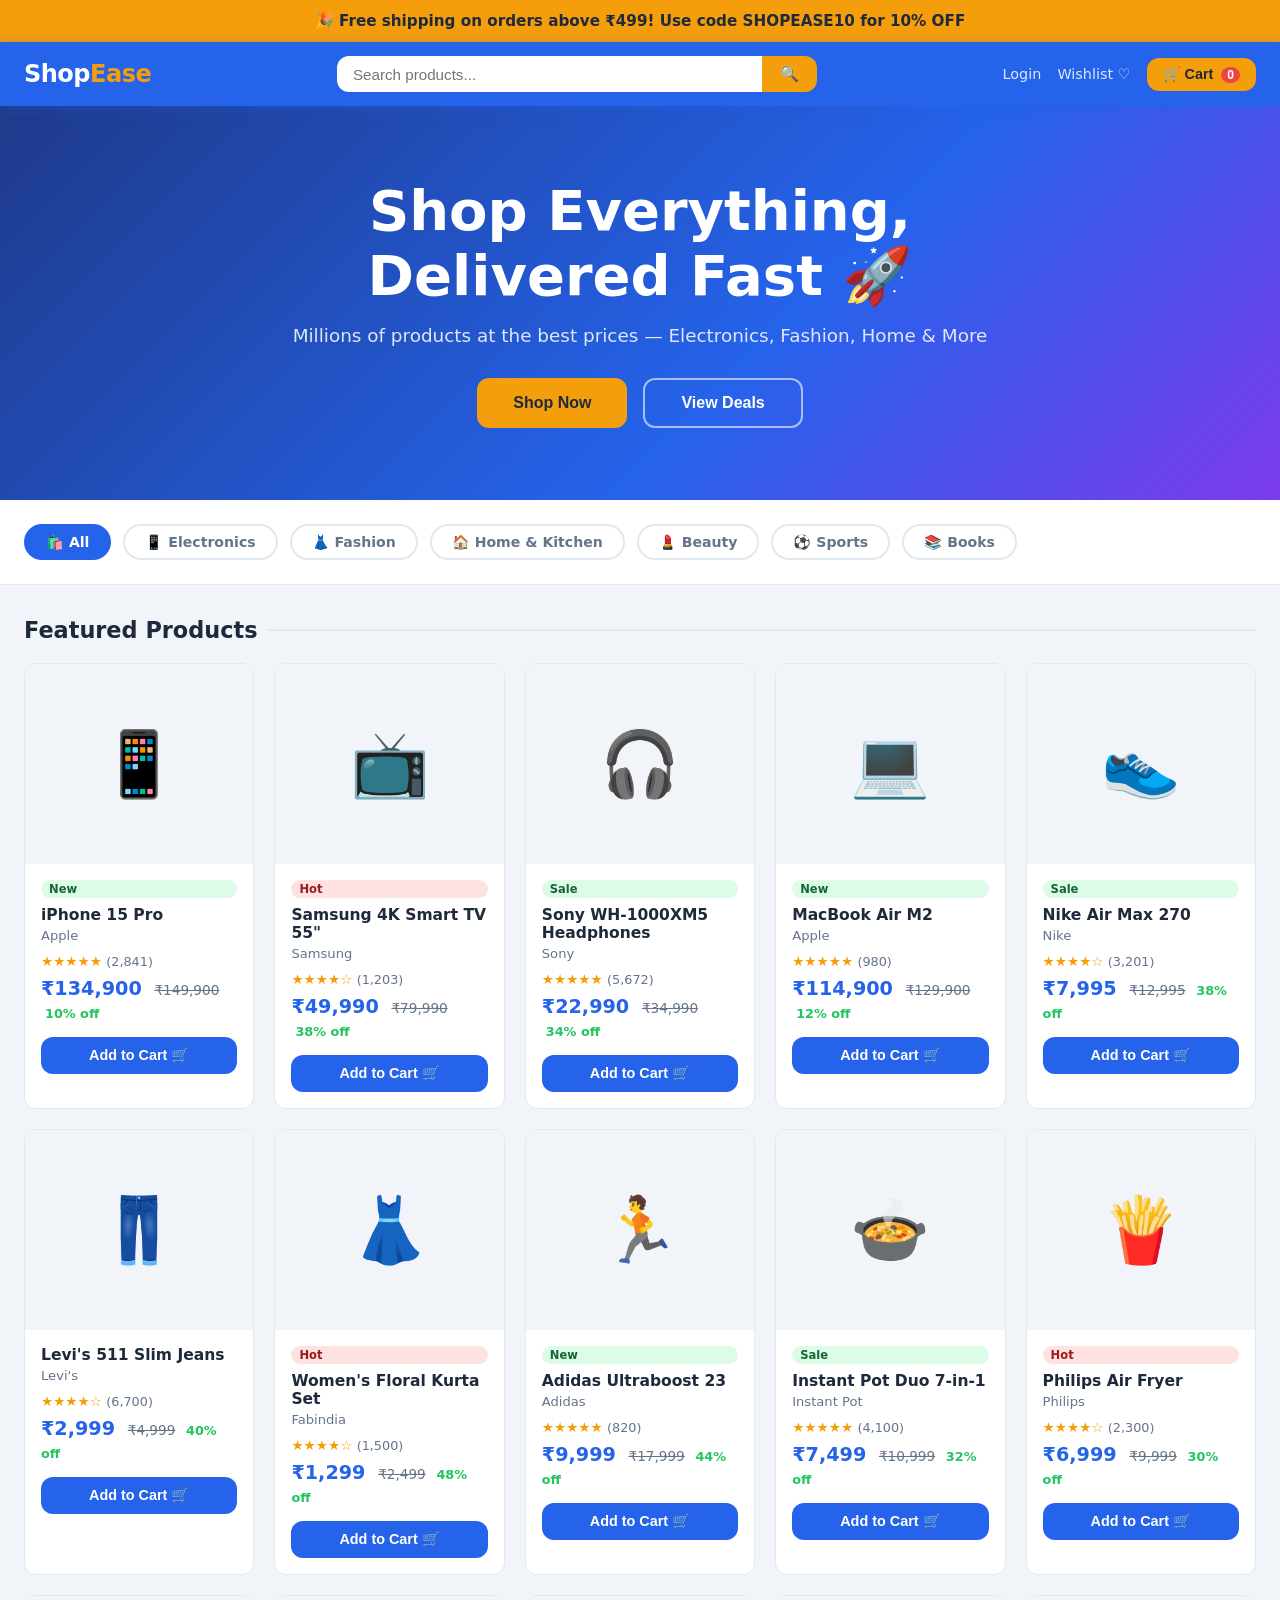
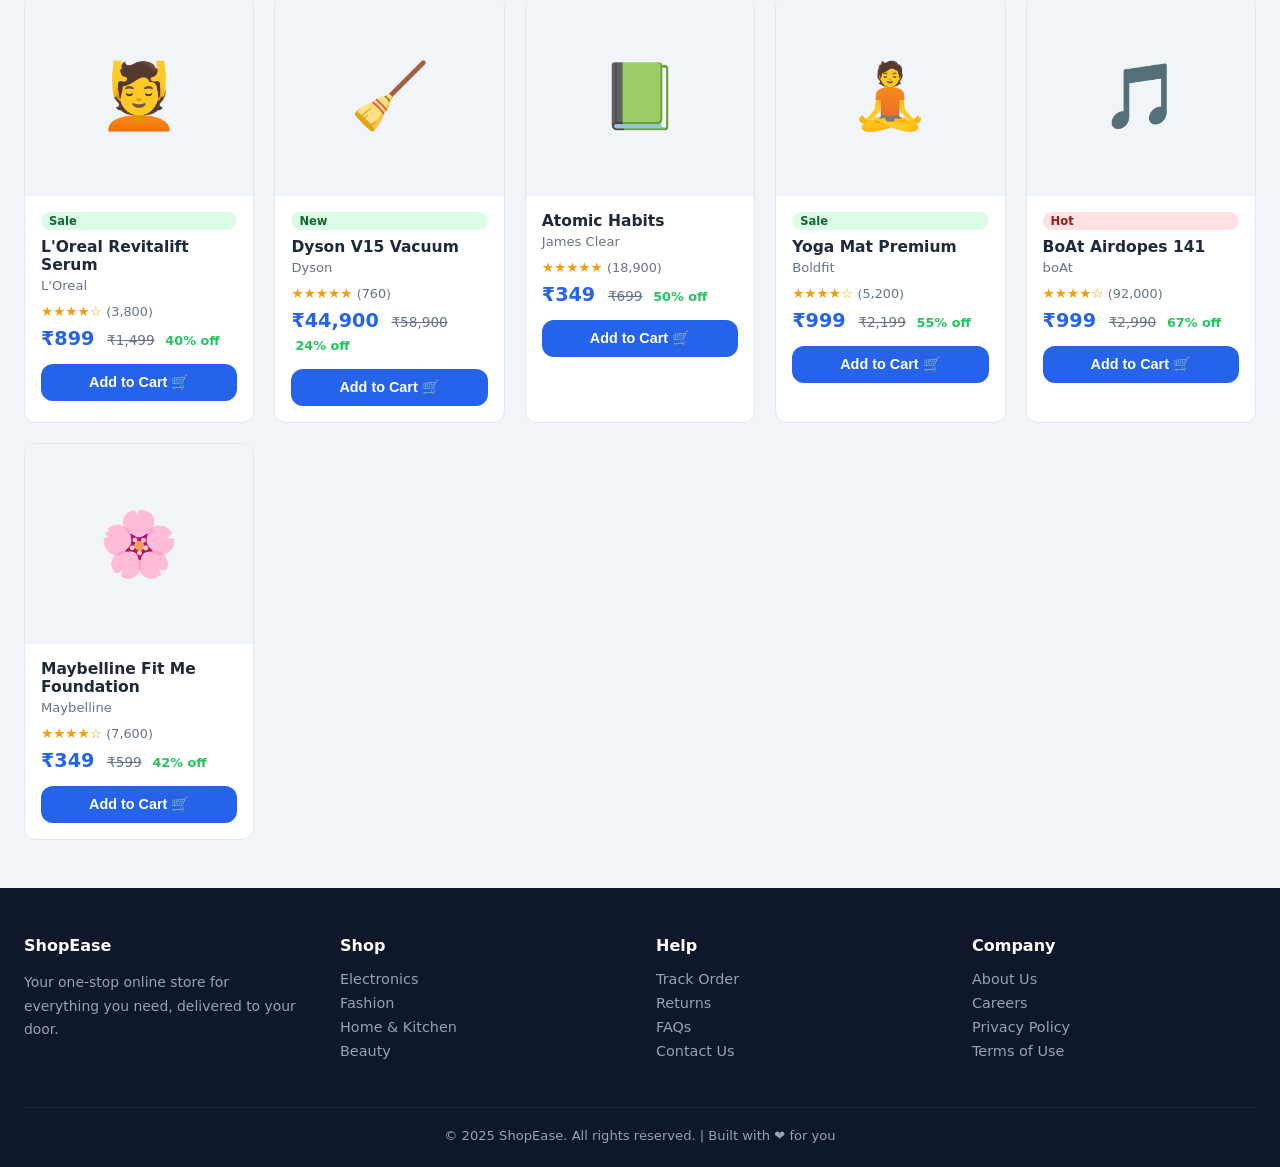
==== index.html @ 015ece12 "Add files via upload" ====
<!DOCTYPE html>
<html lang="en">
<head>
  <meta charset="UTF-8" />
  <meta name="viewport" content="width=device-width, initial-scale=1.0"/>
  <title>ShopEase – Your Smart Store</title>
  <style>
    *, *::before, *::after { box-sizing: border-box; margin: 0; padding: 0; }

    :root {
      --primary: #2563eb;
      --primary-dark: #1d4ed8;
      --accent: #f59e0b;
      --bg: #f1f5f9;
      --white: #ffffff;
      --text: #1e293b;
      --muted: #64748b;
      --border: #e2e8f0;
      --danger: #ef4444;
      --success: #22c55e;
      --radius: 12px;
    }

    body { font-family: -apple-system, "Segoe UI", system-ui, sans-serif; background: var(--bg); color: var(--text); }

    /* ── NAVBAR ── */
    nav {
      background: var(--primary);
      color: var(--white);
      padding: 0 24px;
      height: 64px;
      display: flex;
      align-items: center;
      justify-content: space-between;
      position: sticky;
      top: 0;
      z-index: 100;
      box-shadow: 0 2px 12px rgba(37,99,235,.35);
    }
    .nav-brand { font-size: 1.5rem; font-weight: 800; letter-spacing: -0.5px; }
    .nav-brand span { color: var(--accent); }
    .nav-search {
      flex: 1;
      max-width: 480px;
      margin: 0 32px;
      display: flex;
    }
    .nav-search input {
      flex: 1;
      padding: 9px 16px;
      border: none;
      border-radius: var(--radius) 0 0 var(--radius);
      font-size: 0.95rem;
      outline: none;
    }
    .nav-search button {
      padding: 9px 18px;
      background: var(--accent);
      border: none;
      border-radius: 0 var(--radius) var(--radius) 0;
      cursor: pointer;
      font-weight: 700;
      color: var(--text);
      font-size: 0.95rem;
    }
    .nav-actions { display: flex; gap: 16px; align-items: center; }
    .nav-actions a {
      color: var(--white);
      text-decoration: none;
      font-size: 0.9rem;
      opacity: .85;
    }
    .cart-btn {
      background: var(--accent);
      color: var(--text) !important;
      padding: 8px 16px;
      border-radius: var(--radius);
      font-weight: 700;
      font-size: 0.9rem;
      cursor: pointer;
      border: none;
      position: relative;
    }
    #cart-count {
      background: var(--danger);
      color: #fff;
      border-radius: 50%;
      padding: 1px 6px;
      font-size: 0.75rem;
      font-weight: 800;
      margin-left: 4px;
    }

    /* ── HERO BANNER ── */
    .hero {
      background: linear-gradient(135deg, #1e3a8a 0%, #2563eb 60%, #7c3aed 100%);
      color: var(--white);
      padding: 72px 24px;
      text-align: center;
    }
    .hero h1 { font-size: clamp(2rem, 5vw, 3.5rem); font-weight: 900; margin-bottom: 16px; }
    .hero p { font-size: 1.15rem; opacity: .85; margin-bottom: 32px; }
    .hero-btns { display: flex; gap: 16px; justify-content: center; flex-wrap: wrap; }
    .btn-hero {
      padding: 14px 36px;
      border-radius: var(--radius);
      font-weight: 700;
      font-size: 1rem;
      cursor: pointer;
      border: none;
      transition: opacity .2s;
    }
    .btn-hero:hover { opacity: .88; }
    .btn-primary-hero { background: var(--accent); color: var(--text); }
    .btn-outline-hero { background: transparent; color: #fff; border: 2px solid rgba(255,255,255,.6); }

    /* ── CATEGORIES ── */
    .categories {
      display: flex;
      gap: 12px;
      padding: 24px;
      overflow-x: auto;
      background: var(--white);
      border-bottom: 1px solid var(--border);
    }
    .cat-chip {
      padding: 8px 20px;
      border-radius: 999px;
      border: 2px solid var(--border);
      background: var(--white);
      cursor: pointer;
      white-space: nowrap;
      font-weight: 600;
      font-size: 0.88rem;
      transition: all .2s;
      color: var(--muted);
    }
    .cat-chip.active, .cat-chip:hover {
      background: var(--primary);
      border-color: var(--primary);
      color: #fff;
    }

    /* ── MAIN LAYOUT ── */
    .container { max-width: 1280px; margin: 0 auto; padding: 0 24px; }
    .section-title {
      font-size: 1.4rem;
      font-weight: 800;
      margin: 32px 0 20px;
      display: flex;
      align-items: center;
      gap: 10px;
    }
    .section-title::after {
      content: '';
      flex: 1;
      height: 2px;
      background: var(--border);
    }

    /* ── PRODUCT GRID ── */
    .product-grid {
      display: grid;
      grid-template-columns: repeat(auto-fill, minmax(230px, 1fr));
      gap: 20px;
      margin-bottom: 48px;
    }
    .product-card {
      background: var(--white);
      border-radius: var(--radius);
      overflow: hidden;
      border: 1px solid var(--border);
      transition: transform .2s, box-shadow .2s;
      display: flex;
      flex-direction: column;
    }
    .product-card:hover { transform: translateY(-4px); box-shadow: 0 12px 32px rgba(0,0,0,.1); }
    .product-img {
      width: 100%;
      height: 200px;
      display: flex;
      align-items: center;
      justify-content: center;
      font-size: 4rem;
      background: var(--bg);
    }
    .product-info { padding: 16px; flex: 1; display: flex; flex-direction: column; }
    .product-badge {
      display: inline-block;
      background: #dcfce7;
      color: #166534;
      font-size: 0.72rem;
      font-weight: 700;
      padding: 2px 8px;
      border-radius: 999px;
      margin-bottom: 8px;
    }
    .product-badge.hot { background: #fee2e2; color: #991b1b; }
    .product-name { font-weight: 700; font-size: 0.97rem; margin-bottom: 4px; }
    .product-brand { font-size: 0.82rem; color: var(--muted); margin-bottom: 10px; }
    .stars { color: var(--accent); font-size: 0.85rem; margin-bottom: 8px; }
    .product-price { font-size: 1.2rem; font-weight: 800; color: var(--primary); }
    .product-price del { color: var(--muted); font-size: 0.85rem; font-weight: 400; margin-left: 6px; }
    .discount-tag { color: var(--success); font-size: 0.8rem; font-weight: 700; margin-left: 4px; }
    .add-cart-btn {
      margin-top: 14px;
      padding: 10px;
      background: var(--primary);
      color: #fff;
      border: none;
      border-radius: var(--radius);
      font-weight: 700;
      cursor: pointer;
      font-size: 0.9rem;
      transition: background .2s;
    }
    .add-cart-btn:hover { background: var(--primary-dark); }
    .add-cart-btn.added { background: var(--success); }

    /* ── CART SIDEBAR ── */
    .cart-overlay {
      display: none;
      position: fixed;
      inset: 0;
      background: rgba(0,0,0,.45);
      z-index: 200;
    }
    .cart-overlay.open { display: block; }
    .cart-panel {
      position: fixed;
      top: 0; right: -440px;
      width: 420px;
      height: 100%;
      background: var(--white);
      z-index: 201;
      padding: 24px;
      overflow-y: auto;
      transition: right .3s ease;
      display: flex;
      flex-direction: column;
    }
    .cart-panel.open { right: 0; }
    .cart-header {
      display: flex;
      justify-content: space-between;
      align-items: center;
      margin-bottom: 24px;
    }
    .cart-header h2 { font-size: 1.25rem; font-weight: 800; }
    .close-cart {
      background: var(--bg);
      border: none;
      width: 34px; height: 34px;
      border-radius: 50%;
      font-size: 1.1rem;
      cursor: pointer;
      font-weight: 800;
    }
    .cart-items { flex: 1; }
    .cart-item {
      display: flex;
      gap: 14px;
      padding: 14px 0;
      border-bottom: 1px solid var(--border);
      align-items: center;
    }
    .cart-item-icon { font-size: 2.2rem; width: 52px; text-align: center; }
    .cart-item-info { flex: 1; }
    .cart-item-name { font-weight: 700; font-size: 0.92rem; }
    .cart-item-price { color: var(--primary); font-weight: 700; margin-top: 4px; }
    .cart-item-qty {
      display: flex;
      align-items: center;
      gap: 8px;
      margin-top: 8px;
    }
    .qty-btn {
      background: var(--bg);
      border: 1px solid var(--border);
      width: 26px; height: 26px;
      border-radius: 6px;
      cursor: pointer;
      font-weight: 700;
    }
    .qty-btn:hover { background: var(--primary); color: #fff; border-color: var(--primary); }
    .remove-item { color: var(--danger); cursor: pointer; font-size: 0.8rem; margin-top: 4px; font-weight: 600; }
    .cart-empty { text-align: center; padding: 60px 0; color: var(--muted); }
    .cart-empty div { font-size: 3.5rem; margin-bottom: 12px; }
    .cart-summary {
      border-top: 2px solid var(--border);
      padding-top: 20px;
      margin-top: 16px;
    }
    .summary-row { display: flex; justify-content: space-between; margin-bottom: 10px; font-size: 0.95rem; }
    .summary-row.total { font-weight: 800; font-size: 1.1rem; }
    .checkout-btn {
      width: 100%;
      padding: 14px;
      background: var(--primary);
      color: #fff;
      border: none;
      border-radius: var(--radius);
      font-weight: 800;
      font-size: 1rem;
      cursor: pointer;
      margin-top: 16px;
      transition: background .2s;
    }
    .checkout-btn:hover { background: var(--primary-dark); }

    /* ── PROMO BANNER ── */
    .promo-strip {
      background: var(--accent);
      color: var(--text);
      text-align: center;
      padding: 12px;
      font-weight: 700;
      font-size: 0.95rem;
    }

    /* ── TOAST ── */
    .toast {
      position: fixed;
      bottom: 32px; right: 32px;
      background: #1e293b;
      color: #fff;
      padding: 14px 24px;
      border-radius: var(--radius);
      font-weight: 600;
      font-size: 0.92rem;
      z-index: 500;
      opacity: 0;
      transform: translateY(16px);
      transition: all .3s;
      pointer-events: none;
    }
    .toast.show { opacity: 1; transform: translateY(0); }

    /* ── FOOTER ── */
    footer {
      background: #0f172a;
      color: #94a3b8;
      padding: 48px 24px 24px;
      margin-top: 48px;
    }
    .footer-grid {
      max-width: 1280px;
      margin: 0 auto;
      display: grid;
      grid-template-columns: repeat(auto-fit, minmax(180px, 1fr));
      gap: 32px;
      margin-bottom: 40px;
    }
    .footer-col h4 { color: #fff; font-size: 1rem; margin-bottom: 16px; }
    .footer-col a { display: block; color: #94a3b8; text-decoration: none; font-size: 0.9rem; margin-bottom: 8px; }
    .footer-col a:hover { color: #fff; }
    .footer-bottom { text-align: center; font-size: 0.82rem; border-top: 1px solid #1e293b; padding-top: 20px; }

    @media (max-width: 600px) {
      .nav-search { display: none; }
      .cart-panel { width: 100%; right: -100%; }
    }
  </style>
</head>
<body>

<!-- Promo Strip -->
<div class="promo-strip">🎉 Free shipping on orders above ₹499! Use code <strong>SHOPEASE10</strong> for 10% OFF</div>

<!-- Navbar -->
<nav>
  <div class="nav-brand">Shop<span>Ease</span></div>
  <div class="nav-search">
    <input type="text" id="searchInput" placeholder="Search products..." oninput="filterProducts()" />
    <button onclick="filterProducts()">🔍</button>
  </div>
  <div class="nav-actions">
    <a href="#">Login</a>
    <a href="#">Wishlist ♡</a>
    <button class="cart-btn" onclick="toggleCart()">🛒 Cart <span id="cart-count">0</span></button>
  </div>
</nav>

<!-- Hero -->
<div class="hero">
  <h1>Shop Everything,<br/>Delivered Fast 🚀</h1>
  <p>Millions of products at the best prices — Electronics, Fashion, Home & More</p>
  <div class="hero-btns">
    <button class="btn-hero btn-primary-hero" onclick="document.getElementById('products').scrollIntoView({behavior:'smooth'})">Shop Now</button>
    <button class="btn-hero btn-outline-hero">View Deals</button>
  </div>
</div>

<!-- Categories -->
<div class="categories" id="categories">
  <div class="cat-chip active" onclick="setCategory('all',this)">🛍️ All</div>
  <div class="cat-chip" onclick="setCategory('electronics',this)">📱 Electronics</div>
  <div class="cat-chip" onclick="setCategory('fashion',this)">👗 Fashion</div>
  <div class="cat-chip" onclick="setCategory('home',this)">🏠 Home & Kitchen</div>
  <div class="cat-chip" onclick="setCategory('beauty',this)">💄 Beauty</div>
  <div class="cat-chip" onclick="setCategory('sports',this)">⚽ Sports</div>
  <div class="cat-chip" onclick="setCategory('books',this)">📚 Books</div>
</div>

<!-- Products -->
<div class="container">
  <h2 class="section-title" id="products">Featured Products</h2>
  <div class="product-grid" id="product-grid"></div>
</div>

<!-- Footer -->
<footer>
  <div class="footer-grid">
    <div class="footer-col">
      <h4>ShopEase</h4>
      <p style="font-size:.87rem;line-height:1.7">Your one-stop online store for everything you need, delivered to your door.</p>
    </div>
    <div class="footer-col">
      <h4>Shop</h4>
      <a href="#">Electronics</a>
      <a href="#">Fashion</a>
      <a href="#">Home & Kitchen</a>
      <a href="#">Beauty</a>
    </div>
    <div class="footer-col">
      <h4>Help</h4>
      <a href="#">Track Order</a>
      <a href="#">Returns</a>
      <a href="#">FAQs</a>
      <a href="#">Contact Us</a>
    </div>
    <div class="footer-col">
      <h4>Company</h4>
      <a href="#">About Us</a>
      <a href="#">Careers</a>
      <a href="#">Privacy Policy</a>
      <a href="#">Terms of Use</a>
    </div>
  </div>
  <div class="footer-bottom">© 2025 ShopEase. All rights reserved. | Built with ❤️ for you</div>
</footer>

<!-- Cart Sidebar -->
<div class="cart-overlay" id="cart-overlay" onclick="toggleCart()"></div>
<div class="cart-panel" id="cart-panel">
  <div class="cart-header">
    <h2>🛒 Your Cart</h2>
    <button class="close-cart" onclick="toggleCart()">✕</button>
  </div>
  <div class="cart-items" id="cart-items">
    <div class="cart-empty"><div>🛒</div>Your cart is empty</div>
  </div>
  <div class="cart-summary" id="cart-summary" style="display:none">
    <div class="summary-row"><span>Subtotal</span><span id="subtotal">₹0</span></div>
    <div class="summary-row"><span>Shipping</span><span id="shipping">FREE</span></div>
    <div class="summary-row"><span>Discount</span><span id="discount" style="color:var(--success)">-₹0</span></div>
    <div class="summary-row total"><span>Total</span><span id="total">₹0</span></div>
    <button class="checkout-btn" onclick="checkout()">Proceed to Checkout →</button>
  </div>
</div>

<!-- Toast -->
<div class="toast" id="toast"></div>

<script>
  /* ── PRODUCT DATA ── */
  const products = [
    { id:1, name:"iPhone 15 Pro", brand:"Apple", price:134900, mrp:149900, icon:"📱", cat:"electronics", rating:5, badge:"New", reviews:2841 },
    { id:2, name:"Samsung 4K Smart TV 55\"", brand:"Samsung", price:49990, mrp:79990, icon:"📺", cat:"electronics", rating:4, badge:"Hot", reviews:1203 },
    { id:3, name:"Sony WH-1000XM5 Headphones", brand:"Sony", price:22990, mrp:34990, icon:"🎧", cat:"electronics", rating:5, badge:"Sale", reviews:5672 },
    { id:4, name:"MacBook Air M2", brand:"Apple", price:114900, mrp:129900, icon:"💻", cat:"electronics", rating:5, badge:"New", reviews:980 },
    { id:5, name:"Nike Air Max 270", brand:"Nike", price:7995, mrp:12995, icon:"👟", cat:"fashion", rating:4, badge:"Sale", reviews:3201 },
    { id:6, name:"Levi's 511 Slim Jeans", brand:"Levi's", price:2999, mrp:4999, icon:"👖", cat:"fashion", rating:4, badge:"", reviews:6700 },
    { id:7, name:"Women's Floral Kurta Set", brand:"Fabindia", price:1299, mrp:2499, icon:"👗", cat:"fashion", rating:4, badge:"Hot", reviews:1500 },
    { id:8, name:"Adidas Ultraboost 23", brand:"Adidas", price:9999, mrp:17999, icon:"🏃", cat:"sports", rating:5, badge:"New", reviews:820 },
    { id:9, name:"Instant Pot Duo 7-in-1", brand:"Instant Pot", price:7499, mrp:10999, icon:"🍲", cat:"home", rating:5, badge:"Sale", reviews:4100 },
    { id:10, name:"Philips Air Fryer", brand:"Philips", price:6999, mrp:9999, icon:"🍟", cat:"home", rating:4, badge:"Hot", reviews:2300 },
    { id:11, name:"L'Oreal Revitalift Serum", brand:"L'Oreal", price:899, mrp:1499, icon:"💆", cat:"beauty", rating:4, badge:"Sale", reviews:3800 },
    { id:12, name:"Dyson V15 Vacuum", brand:"Dyson", price:44900, mrp:58900, icon:"🧹", cat:"home", rating:5, badge:"New", reviews:760 },
    { id:13, name:"Atomic Habits", brand:"James Clear", price:349, mrp:699, icon:"📗", cat:"books", rating:5, badge:"", reviews:18900 },
    { id:14, name:"Yoga Mat Premium", brand:"Boldfit", price:999, mrp:2199, icon:"🧘", cat:"sports", rating:4, badge:"Sale", reviews:5200 },
    { id:15, name:"BoAt Airdopes 141", brand:"boAt", price:999, mrp:2990, icon:"🎵", cat:"electronics", rating:4, badge:"Hot", reviews:92000 },
    { id:16, name:"Maybelline Fit Me Foundation", brand:"Maybelline", price:349, mrp:599, icon:"🌸", cat:"beauty", rating:4, badge:"", reviews:7600 },
  ];

  let cart = [];
  let currentCategory = 'all';

  /* ── RENDER PRODUCTS ── */
  function renderProducts(list) {
    const grid = document.getElementById('product-grid');
    if (!list.length) { grid.innerHTML = '<p style="color:var(--muted);padding:40px 0">No products found.</p>'; return; }
    grid.innerHTML = list.map(p => {
      const discount = Math.round((1 - p.price / p.mrp) * 100);
      const stars = '★'.repeat(p.rating) + '☆'.repeat(5 - p.rating);
      const badgeClass = p.badge === 'Hot' ? 'hot' : '';
      return `
        <div class="product-card">
          <div class="product-img">${p.icon}</div>
          <div class="product-info">
            ${p.badge ? `<span class="product-badge ${badgeClass}">${p.badge}</span>` : ''}
            <div class="product-name">${p.name}</div>
            <div class="product-brand">${p.brand}</div>
            <div class="stars">${stars} <span style="color:var(--muted);font-size:.8rem">(${p.reviews.toLocaleString()})</span></div>
            <div class="product-price">
              ₹${p.price.toLocaleString()}
              <del>₹${p.mrp.toLocaleString()}</del>
              <span class="discount-tag">${discount}% off</span>
            </div>
            <button class="add-cart-btn" id="btn-${p.id}" onclick="addToCart(${p.id})">Add to Cart 🛒</button>
          </div>
        </div>`;
    }).join('');
  }

  /* ── FILTER ── */
  function setCategory(cat, el) {
    currentCategory = cat;
    document.querySelectorAll('.cat-chip').forEach(c => c.classList.remove('active'));
    el.classList.add('active');
    applyFilter();
  }

  function filterProducts() {
    applyFilter();
  }

  function applyFilter() {
    const q = document.getElementById('searchInput').value.toLowerCase();
    let list = products;
    if (currentCategory !== 'all') list = list.filter(p => p.cat === currentCategory);
    if (q) list = list.filter(p => p.name.toLowerCase().includes(q) || p.brand.toLowerCase().includes(q));
    renderProducts(list);
  }

  /* ── CART ── */
  function addToCart(id) {
    const product = products.find(p => p.id === id);
    const existing = cart.find(c => c.id === id);
    if (existing) { existing.qty++; }
    else { cart.push({ ...product, qty: 1 }); }
    updateCartUI();
    showToast(`✅ "${product.name}" added to cart!`);
    const btn = document.getElementById('btn-' + id);
    if (btn) { btn.textContent = '✓ Added'; btn.classList.add('added'); setTimeout(() => { btn.textContent = 'Add to Cart 🛒'; btn.classList.remove('added'); }, 1500); }
  }

  function removeFromCart(id) {
    cart = cart.filter(c => c.id !== id);
    updateCartUI();
  }

  function changeQty(id, delta) {
    const item = cart.find(c => c.id === id);
    if (!item) return;
    item.qty += delta;
    if (item.qty <= 0) removeFromCart(id);
    else updateCartUI();
  }

  function updateCartUI() {
    const totalItems = cart.reduce((s, c) => s + c.qty, 0);
    document.getElementById('cart-count').textContent = totalItems;

    const container = document.getElementById('cart-items');
    const summary = document.getElementById('cart-summary');

    if (!cart.length) {
      container.innerHTML = '<div class="cart-empty"><div>🛒</div>Your cart is empty</div>';
      summary.style.display = 'none';
      return;
    }

    container.innerHTML = cart.map(c => `
      <div class="cart-item">
        <div class="cart-item-icon">${c.icon}</div>
        <div class="cart-item-info">
          <div class="cart-item-name">${c.name}</div>
          <div class="cart-item-price">₹${(c.price * c.qty).toLocaleString()}</div>
          <div class="cart-item-qty">
            <button class="qty-btn" onclick="changeQty(${c.id},-1)">−</button>
            <span>${c.qty}</span>
            <button class="qty-btn" onclick="changeQty(${c.id},1)">+</button>
          </div>
          <div class="remove-item" onclick="removeFromCart(${c.id})">Remove</div>
        </div>
      </div>`).join('');

    const subtotal = cart.reduce((s, c) => s + c.price * c.qty, 0);
    const shipping = subtotal >= 499 ? 0 : 49;
    const discount = Math.round(subtotal * 0.05);
    const total = subtotal + shipping - discount;

    document.getElementById('subtotal').textContent = '₹' + subtotal.toLocaleString();
    document.getElementById('shipping').textContent = shipping === 0 ? 'FREE' : '₹' + shipping;
    document.getElementById('discount').textContent = '-₹' + discount.toLocaleString();
    document.getElementById('total').textContent = '₹' + total.toLocaleString();
    summary.style.display = 'block';
  }

  function toggleCart() {
    document.getElementById('cart-panel').classList.toggle('open');
    document.getElementById('cart-overlay').classList.toggle('open');
  }

  function checkout() {
    showToast('🎉 Order placed successfully! Thank you for shopping with ShopEase!');
    cart = [];
    updateCartUI();
    toggleCart();
  }

  /* ── TOAST ── */
  function showToast(msg) {
    const t = document.getElementById('toast');
    t.textContent = msg;
    t.classList.add('show');
    setTimeout(() => t.classList.remove('show'), 3000);
  }

  /* ── INIT ── */
  renderProducts(products);
</script>
</body>
</html>
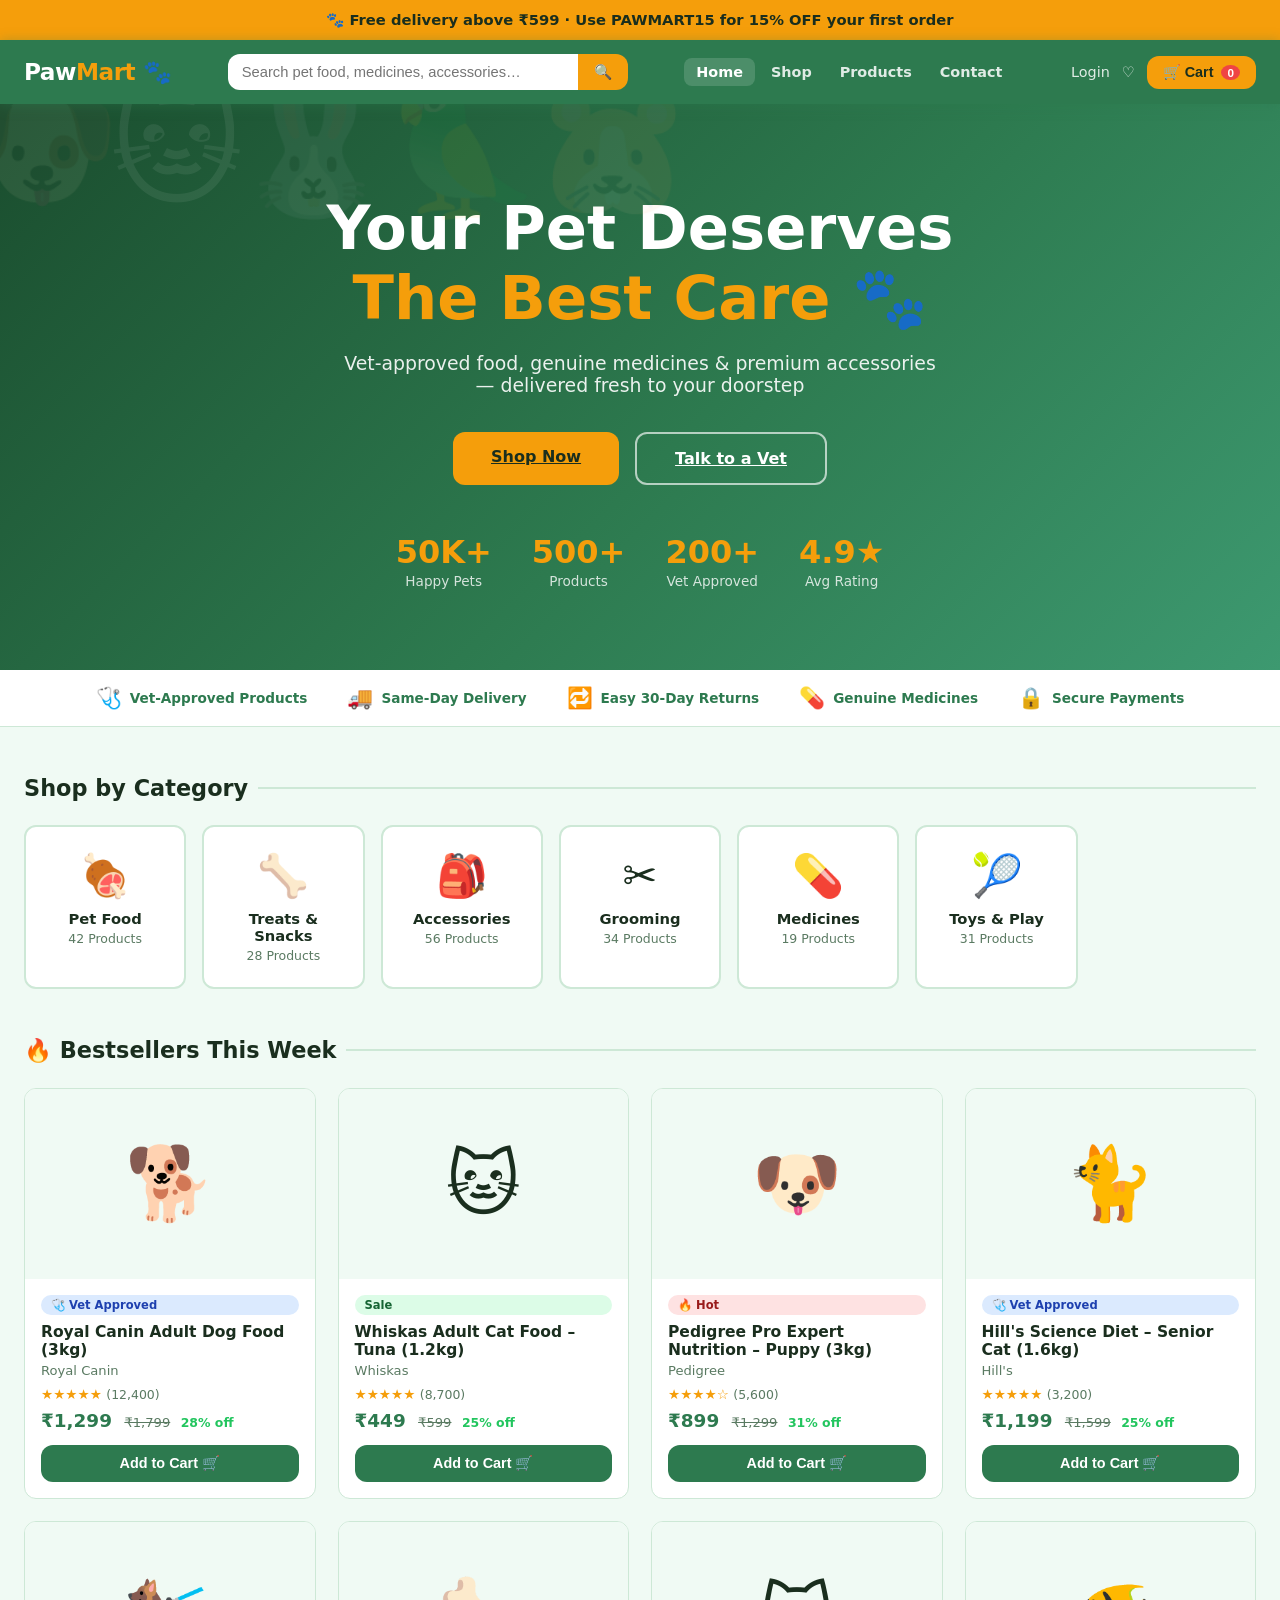
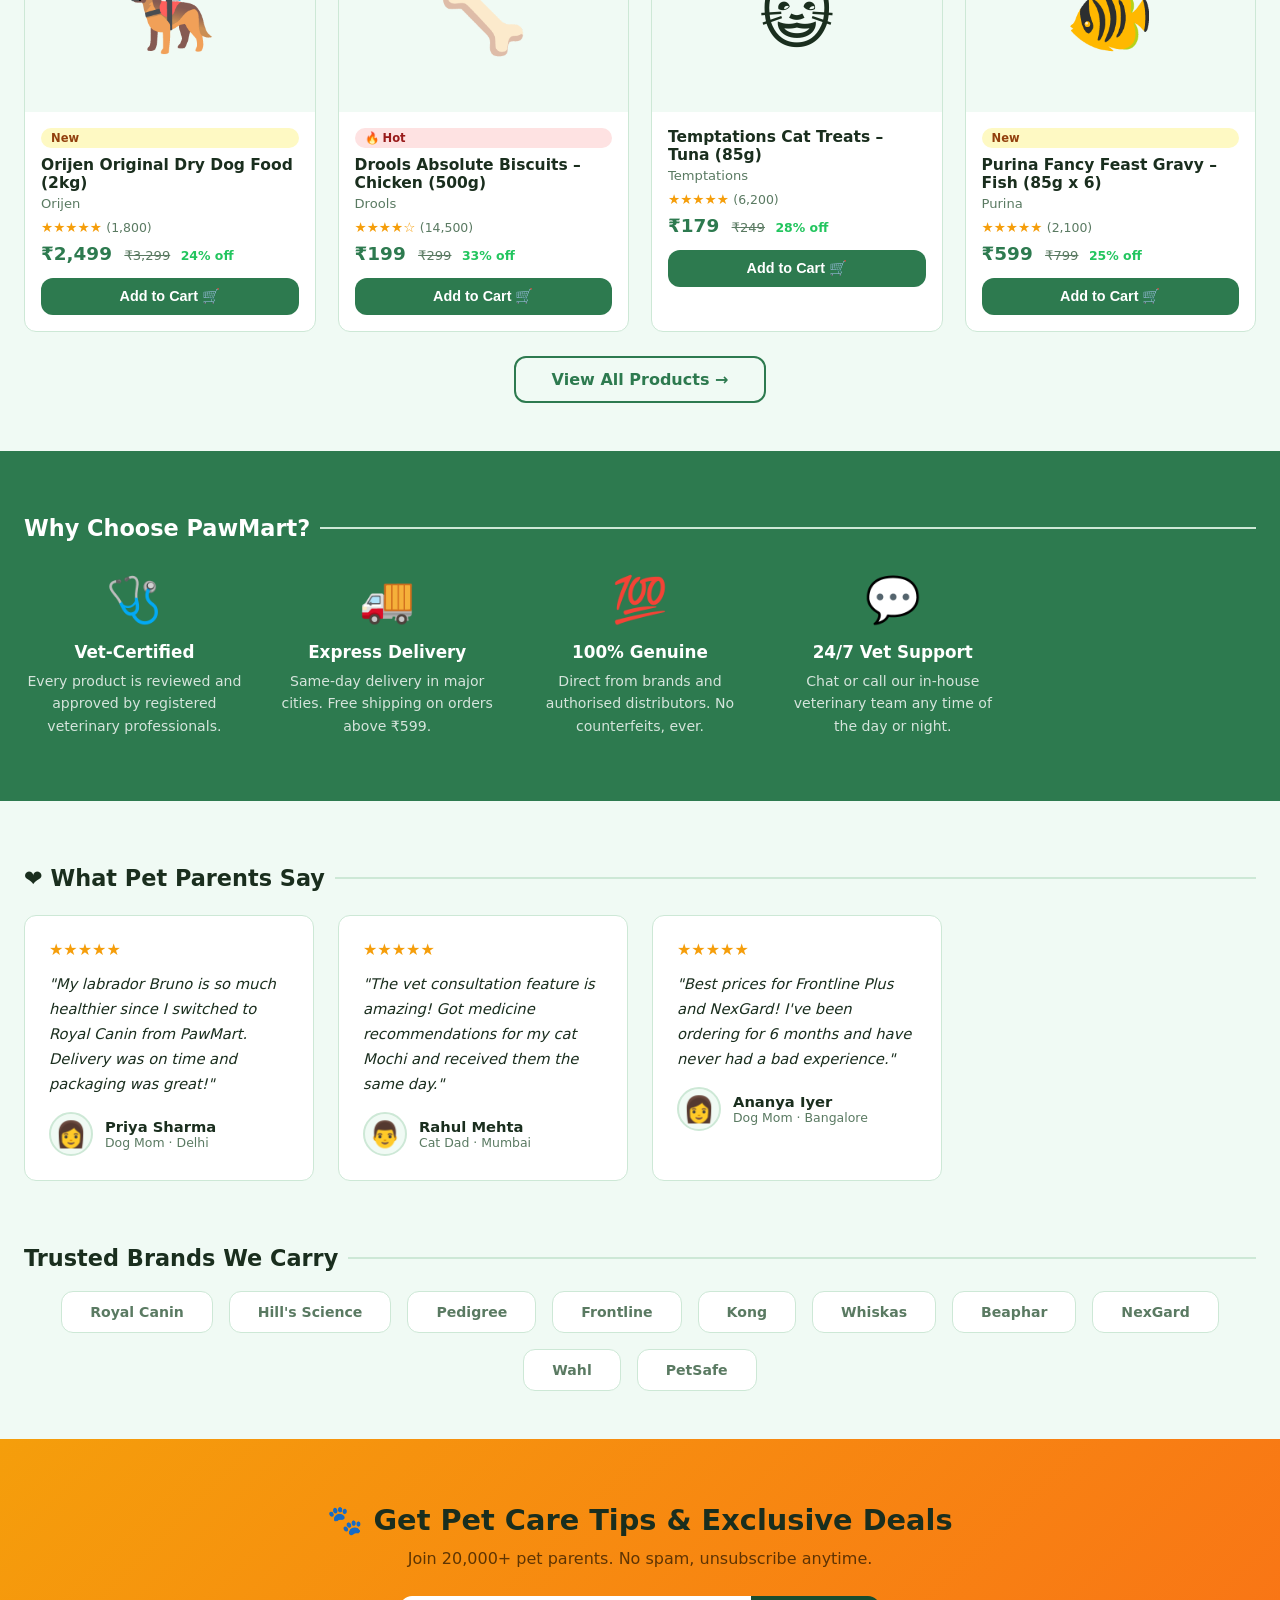
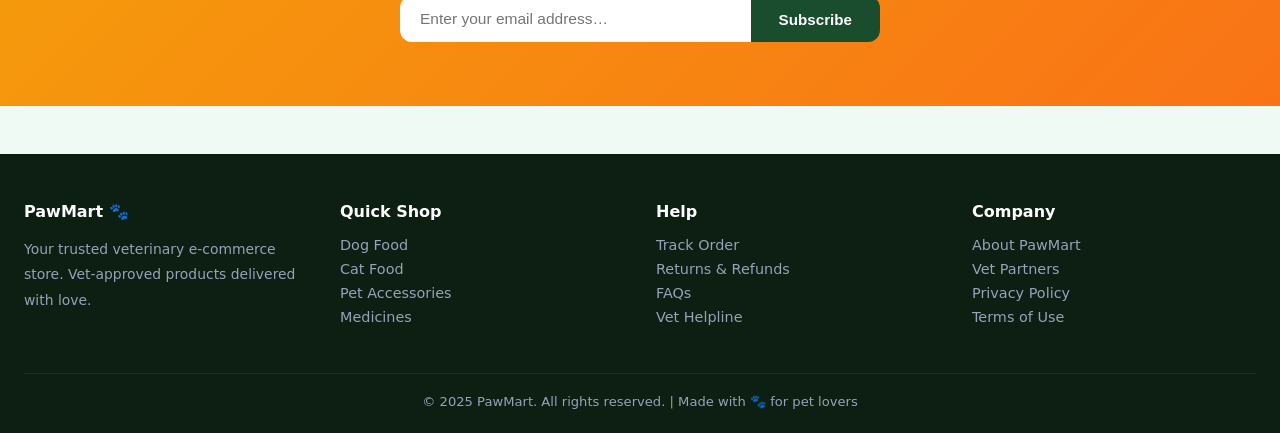
==== commit 92a1ccd6: "Add files via upload" ====
--- a/index.html
+++ b/index.html
@@ -3,441 +3,303 @@
 <head>
   <meta charset="UTF-8" />
   <meta name="viewport" content="width=device-width, initial-scale=1.0"/>
-  <title>ShopEase – Your Smart Store</title>
+  <title>PawMart – Veterinary Pet Store</title>
+  <link rel="stylesheet" href="shared.css" />
   <style>
-    *, *::before, *::after { box-sizing: border-box; margin: 0; padding: 0; }
-
-    :root {
-      --primary: #2563eb;
-      --primary-dark: #1d4ed8;
-      --accent: #f59e0b;
-      --bg: #f1f5f9;
-      --white: #ffffff;
-      --text: #1e293b;
-      --muted: #64748b;
-      --border: #e2e8f0;
-      --danger: #ef4444;
-      --success: #22c55e;
-      --radius: 12px;
-    }
-
-    body { font-family: -apple-system, "Segoe UI", system-ui, sans-serif; background: var(--bg); color: var(--text); }
-
-    /* ── NAVBAR ── */
-    nav {
-      background: var(--primary);
-      color: var(--white);
-      padding: 0 24px;
-      height: 64px;
-      display: flex;
-      align-items: center;
-      justify-content: space-between;
-      position: sticky;
-      top: 0;
-      z-index: 100;
-      box-shadow: 0 2px 12px rgba(37,99,235,.35);
-    }
-    .nav-brand { font-size: 1.5rem; font-weight: 800; letter-spacing: -0.5px; }
-    .nav-brand span { color: var(--accent); }
-    .nav-search {
-      flex: 1;
-      max-width: 480px;
-      margin: 0 32px;
-      display: flex;
-    }
-    .nav-search input {
-      flex: 1;
-      padding: 9px 16px;
-      border: none;
-      border-radius: var(--radius) 0 0 var(--radius);
-      font-size: 0.95rem;
-      outline: none;
-    }
-    .nav-search button {
-      padding: 9px 18px;
-      background: var(--accent);
-      border: none;
-      border-radius: 0 var(--radius) var(--radius) 0;
-      cursor: pointer;
-      font-weight: 700;
-      color: var(--text);
-      font-size: 0.95rem;
-    }
-    .nav-actions { display: flex; gap: 16px; align-items: center; }
-    .nav-actions a {
-      color: var(--white);
-      text-decoration: none;
-      font-size: 0.9rem;
-      opacity: .85;
-    }
-    .cart-btn {
-      background: var(--accent);
-      color: var(--text) !important;
-      padding: 8px 16px;
-      border-radius: var(--radius);
-      font-weight: 700;
-      font-size: 0.9rem;
-      cursor: pointer;
-      border: none;
+    /* ── HERO ── */
+    .hero {
+      background: linear-gradient(135deg, #1a4d2e 0%, #2d7a4f 55%, #3d9970 100%);
+      color: #fff;
+      padding: 90px 24px 80px;
+      text-align: center;
       position: relative;
-    }
-    #cart-count {
-      background: var(--danger);
-      color: #fff;
-      border-radius: 50%;
-      padding: 1px 6px;
-      font-size: 0.75rem;
-      font-weight: 800;
-      margin-left: 4px;
-    }
-
-    /* ── HERO BANNER ── */
-    .hero {
-      background: linear-gradient(135deg, #1e3a8a 0%, #2563eb 60%, #7c3aed 100%);
-      color: var(--white);
-      padding: 72px 24px;
-      text-align: center;
-    }
-    .hero h1 { font-size: clamp(2rem, 5vw, 3.5rem); font-weight: 900; margin-bottom: 16px; }
-    .hero p { font-size: 1.15rem; opacity: .85; margin-bottom: 32px; }
+      overflow: hidden;
+    }
+    .hero::before {
+      content: '🐶🐱🐰🦜🐹';
+      font-size: 8rem;
+      position: absolute;
+      top: -30px; left: -40px;
+      opacity: .07;
+      letter-spacing: -10px;
+    }
+    .hero h1 { font-size: clamp(2.2rem, 5vw, 3.8rem); font-weight: 900; margin-bottom: 18px; line-height: 1.15; }
+    .hero h1 span { color: var(--accent); }
+    .hero p { font-size: 1.18rem; opacity: .9; margin-bottom: 36px; max-width: 600px; margin-left: auto; margin-right: auto; }
     .hero-btns { display: flex; gap: 16px; justify-content: center; flex-wrap: wrap; }
-    .btn-hero {
-      padding: 14px 36px;
-      border-radius: var(--radius);
-      font-weight: 700;
-      font-size: 1rem;
-      cursor: pointer;
-      border: none;
-      transition: opacity .2s;
-    }
-    .btn-hero:hover { opacity: .88; }
+    .btn-hero { padding: 15px 38px; border-radius: var(--radius); font-weight: 700; font-size: 1rem; cursor: pointer; border: none; transition: all .2s; }
+    .btn-hero:hover { transform: translateY(-2px); }
     .btn-primary-hero { background: var(--accent); color: var(--text); }
-    .btn-outline-hero { background: transparent; color: #fff; border: 2px solid rgba(255,255,255,.6); }
-
-    /* ── CATEGORIES ── */
-    .categories {
-      display: flex;
-      gap: 12px;
-      padding: 24px;
-      overflow-x: auto;
+    .btn-outline-hero { background: transparent; color: #fff; border: 2px solid rgba(255,255,255,.65); }
+    .hero-stats { display: flex; gap: 40px; justify-content: center; margin-top: 48px; flex-wrap: wrap; }
+    .hero-stat { text-align: center; }
+    .hero-stat strong { display: block; font-size: 2rem; font-weight: 900; color: var(--accent); }
+    .hero-stat span { font-size: 0.85rem; opacity: .8; }
+
+    /* ── TRUST BAR ── */
+    .trust-bar {
       background: var(--white);
       border-bottom: 1px solid var(--border);
-    }
-    .cat-chip {
-      padding: 8px 20px;
-      border-radius: 999px;
+      display: flex; justify-content: center; gap: 40px;
+      padding: 16px 24px; flex-wrap: wrap;
+    }
+    .trust-item { display: flex; align-items: center; gap: 8px; font-size: 0.85rem; font-weight: 600; color: var(--primary); }
+    .trust-icon { font-size: 1.3rem; }
+
+    /* ── CATEGORY CARDS ── */
+    .cat-section { max-width: 1280px; margin: 48px auto 0; padding: 0 24px; }
+    .cat-grid { display: grid; grid-template-columns: repeat(auto-fill, minmax(160px, 1fr)); gap: 16px; margin-top: 24px; }
+    .cat-card {
+      background: var(--white);
       border: 2px solid var(--border);
-      background: var(--white);
+      border-radius: var(--radius);
+      padding: 24px 16px;
+      text-align: center;
       cursor: pointer;
-      white-space: nowrap;
-      font-weight: 600;
-      font-size: 0.88rem;
       transition: all .2s;
-      color: var(--muted);
-    }
-    .cat-chip.active, .cat-chip:hover {
-      background: var(--primary);
-      border-color: var(--primary);
-      color: #fff;
-    }
-
-    /* ── MAIN LAYOUT ── */
-    .container { max-width: 1280px; margin: 0 auto; padding: 0 24px; }
-    .section-title {
-      font-size: 1.4rem;
-      font-weight: 800;
-      margin: 32px 0 20px;
-      display: flex;
-      align-items: center;
-      gap: 10px;
-    }
-    .section-title::after {
-      content: '';
-      flex: 1;
-      height: 2px;
-      background: var(--border);
-    }
-
-    /* ── PRODUCT GRID ── */
-    .product-grid {
-      display: grid;
-      grid-template-columns: repeat(auto-fill, minmax(230px, 1fr));
-      gap: 20px;
-      margin-bottom: 48px;
-    }
+      text-decoration: none;
+      color: var(--text);
+      display: block;
+    }
+    .cat-card:hover { border-color: var(--primary); background: #f0faf4; transform: translateY(-3px); box-shadow: 0 8px 24px rgba(45,122,79,.12); }
+    .cat-card .cat-icon { font-size: 2.6rem; margin-bottom: 10px; display: block; }
+    .cat-card .cat-name { font-weight: 700; font-size: 0.92rem; }
+    .cat-card .cat-count { font-size: 0.78rem; color: var(--muted); margin-top: 4px; }
+
+    /* ── FEATURED PRODUCTS (strip) ── */
+    .products-section { max-width: 1280px; margin: 48px auto 0; padding: 0 24px; }
+    .product-grid { display: grid; grid-template-columns: repeat(auto-fill, minmax(240px, 1fr)); gap: 22px; margin-top: 24px; margin-bottom: 12px; }
     .product-card {
-      background: var(--white);
-      border-radius: var(--radius);
-      overflow: hidden;
-      border: 1px solid var(--border);
-      transition: transform .2s, box-shadow .2s;
-      display: flex;
-      flex-direction: column;
+      background: var(--white); border-radius: var(--radius);
+      border: 1px solid var(--border); transition: transform .2s, box-shadow .2s;
+      display: flex; flex-direction: column; overflow: hidden;
     }
     .product-card:hover { transform: translateY(-4px); box-shadow: 0 12px 32px rgba(0,0,0,.1); }
-    .product-img {
-      width: 100%;
-      height: 200px;
-      display: flex;
-      align-items: center;
-      justify-content: center;
-      font-size: 4rem;
-      background: var(--bg);
-    }
+    .product-img { width: 100%; height: 190px; display: flex; align-items: center; justify-content: center; font-size: 4.5rem; background: var(--bg); position: relative; }
     .product-info { padding: 16px; flex: 1; display: flex; flex-direction: column; }
-    .product-badge {
-      display: inline-block;
-      background: #dcfce7;
-      color: #166534;
-      font-size: 0.72rem;
-      font-weight: 700;
-      padding: 2px 8px;
-      border-radius: 999px;
-      margin-bottom: 8px;
-    }
-    .product-badge.hot { background: #fee2e2; color: #991b1b; }
+    .product-badge { display: inline-block; font-size: 0.72rem; font-weight: 700; padding: 3px 10px; border-radius: 999px; margin-bottom: 8px; }
+    .badge-vet { background: #dbeafe; color: #1e40af; }
+    .badge-hot { background: #fee2e2; color: #991b1b; }
+    .badge-sale { background: #dcfce7; color: #166534; }
+    .badge-new { background: #fef9c3; color: #92400e; }
     .product-name { font-weight: 700; font-size: 0.97rem; margin-bottom: 4px; }
-    .product-brand { font-size: 0.82rem; color: var(--muted); margin-bottom: 10px; }
+    .product-brand { font-size: 0.82rem; color: var(--muted); margin-bottom: 8px; }
     .stars { color: var(--accent); font-size: 0.85rem; margin-bottom: 8px; }
-    .product-price { font-size: 1.2rem; font-weight: 800; color: var(--primary); }
-    .product-price del { color: var(--muted); font-size: 0.85rem; font-weight: 400; margin-left: 6px; }
-    .discount-tag { color: var(--success); font-size: 0.8rem; font-weight: 700; margin-left: 4px; }
-    .add-cart-btn {
-      margin-top: 14px;
-      padding: 10px;
-      background: var(--primary);
-      color: #fff;
-      border: none;
-      border-radius: var(--radius);
-      font-weight: 700;
-      cursor: pointer;
-      font-size: 0.9rem;
-      transition: background .2s;
-    }
+    .product-price { font-size: 1.15rem; font-weight: 800; color: var(--primary); }
+    .product-price del { color: var(--muted); font-size: 0.82rem; font-weight: 400; margin-left: 6px; }
+    .discount-tag { color: var(--success); font-size: 0.78rem; font-weight: 700; margin-left: 4px; }
+    .add-cart-btn { margin-top: auto; padding: 10px; background: var(--primary); color: #fff; border: none; border-radius: var(--radius); font-weight: 700; cursor: pointer; font-size: 0.9rem; transition: background .2s; margin-top: 14px; }
     .add-cart-btn:hover { background: var(--primary-dark); }
     .add-cart-btn.added { background: var(--success); }
-
-    /* ── CART SIDEBAR ── */
-    .cart-overlay {
-      display: none;
-      position: fixed;
-      inset: 0;
-      background: rgba(0,0,0,.45);
-      z-index: 200;
-    }
-    .cart-overlay.open { display: block; }
-    .cart-panel {
-      position: fixed;
-      top: 0; right: -440px;
-      width: 420px;
-      height: 100%;
-      background: var(--white);
-      z-index: 201;
-      padding: 24px;
-      overflow-y: auto;
-      transition: right .3s ease;
-      display: flex;
-      flex-direction: column;
-    }
-    .cart-panel.open { right: 0; }
-    .cart-header {
-      display: flex;
-      justify-content: space-between;
-      align-items: center;
-      margin-bottom: 24px;
-    }
-    .cart-header h2 { font-size: 1.25rem; font-weight: 800; }
-    .close-cart {
-      background: var(--bg);
-      border: none;
-      width: 34px; height: 34px;
-      border-radius: 50%;
-      font-size: 1.1rem;
-      cursor: pointer;
-      font-weight: 800;
-    }
-    .cart-items { flex: 1; }
-    .cart-item {
-      display: flex;
-      gap: 14px;
-      padding: 14px 0;
-      border-bottom: 1px solid var(--border);
-      align-items: center;
-    }
-    .cart-item-icon { font-size: 2.2rem; width: 52px; text-align: center; }
-    .cart-item-info { flex: 1; }
-    .cart-item-name { font-weight: 700; font-size: 0.92rem; }
-    .cart-item-price { color: var(--primary); font-weight: 700; margin-top: 4px; }
-    .cart-item-qty {
-      display: flex;
-      align-items: center;
-      gap: 8px;
-      margin-top: 8px;
-    }
-    .qty-btn {
-      background: var(--bg);
-      border: 1px solid var(--border);
-      width: 26px; height: 26px;
-      border-radius: 6px;
-      cursor: pointer;
-      font-weight: 700;
-    }
-    .qty-btn:hover { background: var(--primary); color: #fff; border-color: var(--primary); }
-    .remove-item { color: var(--danger); cursor: pointer; font-size: 0.8rem; margin-top: 4px; font-weight: 600; }
-    .cart-empty { text-align: center; padding: 60px 0; color: var(--muted); }
-    .cart-empty div { font-size: 3.5rem; margin-bottom: 12px; }
-    .cart-summary {
-      border-top: 2px solid var(--border);
-      padding-top: 20px;
-      margin-top: 16px;
-    }
-    .summary-row { display: flex; justify-content: space-between; margin-bottom: 10px; font-size: 0.95rem; }
-    .summary-row.total { font-weight: 800; font-size: 1.1rem; }
-    .checkout-btn {
-      width: 100%;
-      padding: 14px;
-      background: var(--primary);
-      color: #fff;
-      border: none;
-      border-radius: var(--radius);
-      font-weight: 800;
-      font-size: 1rem;
-      cursor: pointer;
-      margin-top: 16px;
-      transition: background .2s;
-    }
-    .checkout-btn:hover { background: var(--primary-dark); }
-
-    /* ── PROMO BANNER ── */
-    .promo-strip {
-      background: var(--accent);
-      color: var(--text);
-      text-align: center;
-      padding: 12px;
-      font-weight: 700;
-      font-size: 0.95rem;
-    }
-
-    /* ── TOAST ── */
-    .toast {
-      position: fixed;
-      bottom: 32px; right: 32px;
-      background: #1e293b;
-      color: #fff;
-      padding: 14px 24px;
-      border-radius: var(--radius);
-      font-weight: 600;
-      font-size: 0.92rem;
-      z-index: 500;
-      opacity: 0;
-      transform: translateY(16px);
-      transition: all .3s;
-      pointer-events: none;
-    }
-    .toast.show { opacity: 1; transform: translateY(0); }
-
-    /* ── FOOTER ── */
-    footer {
-      background: #0f172a;
-      color: #94a3b8;
-      padding: 48px 24px 24px;
-      margin-top: 48px;
-    }
-    .footer-grid {
-      max-width: 1280px;
-      margin: 0 auto;
-      display: grid;
-      grid-template-columns: repeat(auto-fit, minmax(180px, 1fr));
-      gap: 32px;
-      margin-bottom: 40px;
-    }
-    .footer-col h4 { color: #fff; font-size: 1rem; margin-bottom: 16px; }
-    .footer-col a { display: block; color: #94a3b8; text-decoration: none; font-size: 0.9rem; margin-bottom: 8px; }
-    .footer-col a:hover { color: #fff; }
-    .footer-bottom { text-align: center; font-size: 0.82rem; border-top: 1px solid #1e293b; padding-top: 20px; }
+    .view-all-wrap { text-align: center; margin: 24px 0 48px; }
+    .btn-view-all { display: inline-block; padding: 12px 36px; border: 2px solid var(--primary); color: var(--primary); border-radius: var(--radius); font-weight: 700; text-decoration: none; transition: all .2s; }
+    .btn-view-all:hover { background: var(--primary); color: #fff; }
+
+    /* ── WHY US ── */
+    .why-section { background: var(--primary); color: #fff; padding: 64px 24px; }
+    .why-inner { max-width: 1280px; margin: 0 auto; }
+    .why-grid { display: grid; grid-template-columns: repeat(auto-fill, minmax(220px, 1fr)); gap: 32px; margin-top: 32px; }
+    .why-card { text-align: center; }
+    .why-card .why-icon { font-size: 2.8rem; margin-bottom: 16px; }
+    .why-card h3 { font-size: 1.05rem; font-weight: 800; margin-bottom: 8px; }
+    .why-card p { font-size: 0.88rem; opacity: .8; line-height: 1.6; }
+
+    /* ── TESTIMONIALS ── */
+    .testi-section { max-width: 1280px; margin: 64px auto; padding: 0 24px; }
+    .testi-grid { display: grid; grid-template-columns: repeat(auto-fill, minmax(280px, 1fr)); gap: 24px; margin-top: 24px; }
+    .testi-card { background: var(--white); border: 1px solid var(--border); border-radius: var(--radius); padding: 24px; }
+    .testi-stars { color: var(--accent); font-size: 1rem; margin-bottom: 12px; }
+    .testi-text { font-size: 0.92rem; color: var(--text); line-height: 1.7; margin-bottom: 16px; font-style: italic; }
+    .testi-author { display: flex; align-items: center; gap: 12px; }
+    .testi-avatar { width: 44px; height: 44px; border-radius: 50%; background: var(--bg); font-size: 1.6rem; display: flex; align-items: center; justify-content: center; border: 2px solid var(--border); }
+    .testi-name { font-weight: 700; font-size: 0.92rem; }
+    .testi-pet { font-size: 0.78rem; color: var(--muted); }
+
+    /* ── NEWSLETTER ── */
+    .newsletter { background: linear-gradient(135deg, #f59e0b, #f97316); padding: 64px 24px; text-align: center; }
+    .newsletter h2 { font-size: 1.8rem; font-weight: 900; color: #1a2e1e; margin-bottom: 12px; }
+    .newsletter p { color: #3a2000; opacity: .8; margin-bottom: 28px; font-size: 1rem; }
+    .newsletter-form { display: flex; max-width: 480px; margin: 0 auto; gap: 0; }
+    .newsletter-form input { flex: 1; padding: 14px 20px; border: none; border-radius: var(--radius) 0 0 var(--radius); font-size: 0.97rem; outline: none; }
+    .newsletter-form button { padding: 14px 28px; background: #1a4d2e; color: #fff; border: none; border-radius: 0 var(--radius) var(--radius) 0; font-weight: 700; cursor: pointer; font-size: 0.95rem; transition: background .2s; }
+    .newsletter-form button:hover { background: var(--primary); }
+
+    /* ── BRANDS ── */
+    .brands-section { max-width: 1280px; margin: 48px auto; padding: 0 24px; }
+    .brands-strip { display: flex; gap: 16px; flex-wrap: wrap; margin-top: 20px; justify-content: center; }
+    .brand-pill { background: var(--white); border: 1px solid var(--border); border-radius: var(--radius); padding: 12px 28px; font-weight: 700; font-size: 0.88rem; color: var(--muted); }
 
     @media (max-width: 600px) {
-      .nav-search { display: none; }
-      .cart-panel { width: 100%; right: -100%; }
+      .hero { padding: 60px 16px 50px; }
+      .hero-stats { gap: 24px; }
+      .trust-bar { gap: 16px; }
+      .newsletter-form { flex-direction: column; }
+      .newsletter-form input, .newsletter-form button { border-radius: var(--radius); }
     }
   </style>
 </head>
 <body>
 
 <!-- Promo Strip -->
-<div class="promo-strip">🎉 Free shipping on orders above ₹499! Use code <strong>SHOPEASE10</strong> for 10% OFF</div>
+<div class="promo-strip">🐾 Free delivery above ₹599 · Use <strong>PAWMART15</strong> for 15% OFF your first order</div>
 
 <!-- Navbar -->
 <nav>
-  <div class="nav-brand">Shop<span>Ease</span></div>
+  <a href="index.html" class="nav-brand">Paw<span>Mart</span> 🐾</a>
   <div class="nav-search">
-    <input type="text" id="searchInput" placeholder="Search products..." oninput="filterProducts()" />
-    <button onclick="filterProducts()">🔍</button>
+    <input type="text" id="searchInput" placeholder="Search pet food, medicines, accessories…" />
+    <button>🔍</button>
+  </div>
+  <div class="nav-links">
+    <a href="index.html" class="active">Home</a>
+    <a href="shop.html">Shop</a>
+    <a href="product.html">Products</a>
+    <a href="contact.html">Contact</a>
   </div>
   <div class="nav-actions">
     <a href="#">Login</a>
-    <a href="#">Wishlist ♡</a>
+    <a href="#">♡</a>
     <button class="cart-btn" onclick="toggleCart()">🛒 Cart <span id="cart-count">0</span></button>
   </div>
 </nav>
 
 <!-- Hero -->
 <div class="hero">
-  <h1>Shop Everything,<br/>Delivered Fast 🚀</h1>
-  <p>Millions of products at the best prices — Electronics, Fashion, Home & More</p>
+  <h1>Your Pet Deserves<br/><span>The Best Care</span> 🐾</h1>
+  <p>Vet-approved food, genuine medicines & premium accessories — delivered fresh to your doorstep</p>
   <div class="hero-btns">
-    <button class="btn-hero btn-primary-hero" onclick="document.getElementById('products').scrollIntoView({behavior:'smooth'})">Shop Now</button>
-    <button class="btn-hero btn-outline-hero">View Deals</button>
-  </div>
+    <a href="shop.html" class="btn-hero btn-primary-hero">Shop Now</a>
+    <a href="contact.html" class="btn-hero btn-outline-hero">Talk to a Vet</a>
+  </div>
+  <div class="hero-stats">
+    <div class="hero-stat"><strong>50K+</strong><span>Happy Pets</span></div>
+    <div class="hero-stat"><strong>500+</strong><span>Products</span></div>
+    <div class="hero-stat"><strong>200+</strong><span>Vet Approved</span></div>
+    <div class="hero-stat"><strong>4.9★</strong><span>Avg Rating</span></div>
+  </div>
+</div>
+
+<!-- Trust Bar -->
+<div class="trust-bar">
+  <div class="trust-item"><span class="trust-icon">🩺</span> Vet-Approved Products</div>
+  <div class="trust-item"><span class="trust-icon">🚚</span> Same-Day Delivery</div>
+  <div class="trust-item"><span class="trust-icon">🔁</span> Easy 30-Day Returns</div>
+  <div class="trust-item"><span class="trust-icon">💊</span> Genuine Medicines</div>
+  <div class="trust-item"><span class="trust-icon">🔒</span> Secure Payments</div>
 </div>
 
 <!-- Categories -->
-<div class="categories" id="categories">
-  <div class="cat-chip active" onclick="setCategory('all',this)">🛍️ All</div>
-  <div class="cat-chip" onclick="setCategory('electronics',this)">📱 Electronics</div>
-  <div class="cat-chip" onclick="setCategory('fashion',this)">👗 Fashion</div>
-  <div class="cat-chip" onclick="setCategory('home',this)">🏠 Home & Kitchen</div>
-  <div class="cat-chip" onclick="setCategory('beauty',this)">💄 Beauty</div>
-  <div class="cat-chip" onclick="setCategory('sports',this)">⚽ Sports</div>
-  <div class="cat-chip" onclick="setCategory('books',this)">📚 Books</div>
-</div>
-
-<!-- Products -->
-<div class="container">
-  <h2 class="section-title" id="products">Featured Products</h2>
+<div class="cat-section">
+  <h2 class="section-title">Shop by Category</h2>
+  <div class="cat-grid">
+    <a href="shop.html?cat=food" class="cat-card"><span class="cat-icon">🍖</span><div class="cat-name">Pet Food</div><div class="cat-count">42 Products</div></a>
+    <a href="shop.html?cat=treats" class="cat-card"><span class="cat-icon">🦴</span><div class="cat-name">Treats & Snacks</div><div class="cat-count">28 Products</div></a>
+    <a href="shop.html?cat=accessories" class="cat-card"><span class="cat-icon">🎒</span><div class="cat-name">Accessories</div><div class="cat-count">56 Products</div></a>
+    <a href="shop.html?cat=grooming" class="cat-card"><span class="cat-icon">✂️</span><div class="cat-name">Grooming</div><div class="cat-count">34 Products</div></a>
+    <a href="shop.html?cat=medicine" class="cat-card"><span class="cat-icon">💊</span><div class="cat-name">Medicines</div><div class="cat-count">19 Products</div></a>
+    <a href="shop.html?cat=toys" class="cat-card"><span class="cat-icon">🎾</span><div class="cat-name">Toys & Play</div><div class="cat-count">31 Products</div></a>
+  </div>
+</div>
+
+<!-- Featured Products -->
+<div class="products-section">
+  <h2 class="section-title">🔥 Bestsellers This Week</h2>
   <div class="product-grid" id="product-grid"></div>
+  <div class="view-all-wrap"><a href="shop.html" class="btn-view-all">View All Products →</a></div>
+</div>
+
+<!-- Why PawMart -->
+<div class="why-section">
+  <div class="why-inner">
+    <h2 class="section-title" style="color:#fff">Why Choose PawMart?</h2>
+    <div class="why-grid">
+      <div class="why-card"><div class="why-icon">🩺</div><h3>Vet-Certified</h3><p>Every product is reviewed and approved by registered veterinary professionals.</p></div>
+      <div class="why-card"><div class="why-icon">🚚</div><h3>Express Delivery</h3><p>Same-day delivery in major cities. Free shipping on orders above ₹599.</p></div>
+      <div class="why-card"><div class="why-icon">💯</div><h3>100% Genuine</h3><p>Direct from brands and authorised distributors. No counterfeits, ever.</p></div>
+      <div class="why-card"><div class="why-icon">💬</div><h3>24/7 Vet Support</h3><p>Chat or call our in-house veterinary team any time of the day or night.</p></div>
+    </div>
+  </div>
+</div>
+
+<!-- Testimonials -->
+<div class="testi-section">
+  <h2 class="section-title">❤️ What Pet Parents Say</h2>
+  <div class="testi-grid">
+    <div class="testi-card">
+      <div class="testi-stars">★★★★★</div>
+      <p class="testi-text">"My labrador Bruno is so much healthier since I switched to Royal Canin from PawMart. Delivery was on time and packaging was great!"</p>
+      <div class="testi-author"><div class="testi-avatar">👩</div><div><div class="testi-name">Priya Sharma</div><div class="testi-pet">Dog Mom · Delhi</div></div></div>
+    </div>
+    <div class="testi-card">
+      <div class="testi-stars">★★★★★</div>
+      <p class="testi-text">"The vet consultation feature is amazing! Got medicine recommendations for my cat Mochi and received them the same day."</p>
+      <div class="testi-author"><div class="testi-avatar">👨</div><div><div class="testi-name">Rahul Mehta</div><div class="testi-pet">Cat Dad · Mumbai</div></div></div>
+    </div>
+    <div class="testi-card">
+      <div class="testi-stars">★★★★★</div>
+      <p class="testi-text">"Best prices for Frontline Plus and NexGard! I've been ordering for 6 months and have never had a bad experience."</p>
+      <div class="testi-author"><div class="testi-avatar">👩</div><div><div class="testi-name">Ananya Iyer</div><div class="testi-pet">Dog Mom · Bangalore</div></div></div>
+    </div>
+  </div>
+</div>
+
+<!-- Brands -->
+<div class="brands-section">
+  <h2 class="section-title">Trusted Brands We Carry</h2>
+  <div class="brands-strip">
+    <div class="brand-pill">Royal Canin</div>
+    <div class="brand-pill">Hill's Science</div>
+    <div class="brand-pill">Pedigree</div>
+    <div class="brand-pill">Frontline</div>
+    <div class="brand-pill">Kong</div>
+    <div class="brand-pill">Whiskas</div>
+    <div class="brand-pill">Beaphar</div>
+    <div class="brand-pill">NexGard</div>
+    <div class="brand-pill">Wahl</div>
+    <div class="brand-pill">PetSafe</div>
+  </div>
+</div>
+
+<!-- Newsletter -->
+<div class="newsletter">
+  <h2>🐾 Get Pet Care Tips & Exclusive Deals</h2>
+  <p>Join 20,000+ pet parents. No spam, unsubscribe anytime.</p>
+  <div class="newsletter-form">
+    <input type="email" placeholder="Enter your email address…" />
+    <button>Subscribe</button>
+  </div>
 </div>
 
 <!-- Footer -->
 <footer>
   <div class="footer-grid">
     <div class="footer-col">
-      <h4>ShopEase</h4>
-      <p style="font-size:.87rem;line-height:1.7">Your one-stop online store for everything you need, delivered to your door.</p>
+      <h4>PawMart 🐾</h4>
+      <p style="font-size:.87rem;line-height:1.8;color:#94a3b8">Your trusted veterinary e-commerce store. Vet-approved products delivered with love.</p>
     </div>
     <div class="footer-col">
-      <h4>Shop</h4>
-      <a href="#">Electronics</a>
-      <a href="#">Fashion</a>
-      <a href="#">Home & Kitchen</a>
-      <a href="#">Beauty</a>
+      <h4>Quick Shop</h4>
+      <a href="shop.html?cat=food">Dog Food</a>
+      <a href="shop.html?cat=food">Cat Food</a>
+      <a href="shop.html?cat=accessories">Pet Accessories</a>
+      <a href="shop.html?cat=medicine">Medicines</a>
     </div>
     <div class="footer-col">
       <h4>Help</h4>
       <a href="#">Track Order</a>
-      <a href="#">Returns</a>
-      <a href="#">FAQs</a>
-      <a href="#">Contact Us</a>
+      <a href="#">Returns & Refunds</a>
+      <a href="contact.html">FAQs</a>
+      <a href="contact.html">Vet Helpline</a>
     </div>
     <div class="footer-col">
       <h4>Company</h4>
-      <a href="#">About Us</a>
-      <a href="#">Careers</a>
+      <a href="#">About PawMart</a>
+      <a href="#">Vet Partners</a>
       <a href="#">Privacy Policy</a>
       <a href="#">Terms of Use</a>
     </div>
   </div>
-  <div class="footer-bottom">© 2025 ShopEase. All rights reserved. | Built with ❤️ for you</div>
+  <div class="footer-bottom">© 2025 PawMart. All rights reserved. | Made with 🐾 for pet lovers</div>
 </footer>
 
 <!-- Cart Sidebar -->
@@ -448,178 +310,23 @@
     <button class="close-cart" onclick="toggleCart()">✕</button>
   </div>
   <div class="cart-items" id="cart-items">
-    <div class="cart-empty"><div>🛒</div>Your cart is empty</div>
+    <div class="cart-empty"><div>🐾</div>Your cart is empty</div>
   </div>
   <div class="cart-summary" id="cart-summary" style="display:none">
     <div class="summary-row"><span>Subtotal</span><span id="subtotal">₹0</span></div>
     <div class="summary-row"><span>Shipping</span><span id="shipping">FREE</span></div>
-    <div class="summary-row"><span>Discount</span><span id="discount" style="color:var(--success)">-₹0</span></div>
+    <div class="summary-row"><span>Discount (5%)</span><span id="discount" style="color:var(--success)">-₹0</span></div>
     <div class="summary-row total"><span>Total</span><span id="total">₹0</span></div>
     <button class="checkout-btn" onclick="checkout()">Proceed to Checkout →</button>
   </div>
 </div>
-
-<!-- Toast -->
 <div class="toast" id="toast"></div>
 
+<script src="shared.js"></script>
 <script>
-  /* ── PRODUCT DATA ── */
-  const products = [
-    { id:1, name:"iPhone 15 Pro", brand:"Apple", price:134900, mrp:149900, icon:"📱", cat:"electronics", rating:5, badge:"New", reviews:2841 },
-    { id:2, name:"Samsung 4K Smart TV 55\"", brand:"Samsung", price:49990, mrp:79990, icon:"📺", cat:"electronics", rating:4, badge:"Hot", reviews:1203 },
-    { id:3, name:"Sony WH-1000XM5 Headphones", brand:"Sony", price:22990, mrp:34990, icon:"🎧", cat:"electronics", rating:5, badge:"Sale", reviews:5672 },
-    { id:4, name:"MacBook Air M2", brand:"Apple", price:114900, mrp:129900, icon:"💻", cat:"electronics", rating:5, badge:"New", reviews:980 },
-    { id:5, name:"Nike Air Max 270", brand:"Nike", price:7995, mrp:12995, icon:"👟", cat:"fashion", rating:4, badge:"Sale", reviews:3201 },
-    { id:6, name:"Levi's 511 Slim Jeans", brand:"Levi's", price:2999, mrp:4999, icon:"👖", cat:"fashion", rating:4, badge:"", reviews:6700 },
-    { id:7, name:"Women's Floral Kurta Set", brand:"Fabindia", price:1299, mrp:2499, icon:"👗", cat:"fashion", rating:4, badge:"Hot", reviews:1500 },
-    { id:8, name:"Adidas Ultraboost 23", brand:"Adidas", price:9999, mrp:17999, icon:"🏃", cat:"sports", rating:5, badge:"New", reviews:820 },
-    { id:9, name:"Instant Pot Duo 7-in-1", brand:"Instant Pot", price:7499, mrp:10999, icon:"🍲", cat:"home", rating:5, badge:"Sale", reviews:4100 },
-    { id:10, name:"Philips Air Fryer", brand:"Philips", price:6999, mrp:9999, icon:"🍟", cat:"home", rating:4, badge:"Hot", reviews:2300 },
-    { id:11, name:"L'Oreal Revitalift Serum", brand:"L'Oreal", price:899, mrp:1499, icon:"💆", cat:"beauty", rating:4, badge:"Sale", reviews:3800 },
-    { id:12, name:"Dyson V15 Vacuum", brand:"Dyson", price:44900, mrp:58900, icon:"🧹", cat:"home", rating:5, badge:"New", reviews:760 },
-    { id:13, name:"Atomic Habits", brand:"James Clear", price:349, mrp:699, icon:"📗", cat:"books", rating:5, badge:"", reviews:18900 },
-    { id:14, name:"Yoga Mat Premium", brand:"Boldfit", price:999, mrp:2199, icon:"🧘", cat:"sports", rating:4, badge:"Sale", reviews:5200 },
-    { id:15, name:"BoAt Airdopes 141", brand:"boAt", price:999, mrp:2990, icon:"🎵", cat:"electronics", rating:4, badge:"Hot", reviews:92000 },
-    { id:16, name:"Maybelline Fit Me Foundation", brand:"Maybelline", price:349, mrp:599, icon:"🌸", cat:"beauty", rating:4, badge:"", reviews:7600 },
-  ];
-
-  let cart = [];
-  let currentCategory = 'all';
-
-  /* ── RENDER PRODUCTS ── */
-  function renderProducts(list) {
-    const grid = document.getElementById('product-grid');
-    if (!list.length) { grid.innerHTML = '<p style="color:var(--muted);padding:40px 0">No products found.</p>'; return; }
-    grid.innerHTML = list.map(p => {
-      const discount = Math.round((1 - p.price / p.mrp) * 100);
-      const stars = '★'.repeat(p.rating) + '☆'.repeat(5 - p.rating);
-      const badgeClass = p.badge === 'Hot' ? 'hot' : '';
-      return `
-        <div class="product-card">
-          <div class="product-img">${p.icon}</div>
-          <div class="product-info">
-            ${p.badge ? `<span class="product-badge ${badgeClass}">${p.badge}</span>` : ''}
-            <div class="product-name">${p.name}</div>
-            <div class="product-brand">${p.brand}</div>
-            <div class="stars">${stars} <span style="color:var(--muted);font-size:.8rem">(${p.reviews.toLocaleString()})</span></div>
-            <div class="product-price">
-              ₹${p.price.toLocaleString()}
-              <del>₹${p.mrp.toLocaleString()}</del>
-              <span class="discount-tag">${discount}% off</span>
-            </div>
-            <button class="add-cart-btn" id="btn-${p.id}" onclick="addToCart(${p.id})">Add to Cart 🛒</button>
-          </div>
-        </div>`;
-    }).join('');
-  }
-
-  /* ── FILTER ── */
-  function setCategory(cat, el) {
-    currentCategory = cat;
-    document.querySelectorAll('.cat-chip').forEach(c => c.classList.remove('active'));
-    el.classList.add('active');
-    applyFilter();
-  }
-
-  function filterProducts() {
-    applyFilter();
-  }
-
-  function applyFilter() {
-    const q = document.getElementById('searchInput').value.toLowerCase();
-    let list = products;
-    if (currentCategory !== 'all') list = list.filter(p => p.cat === currentCategory);
-    if (q) list = list.filter(p => p.name.toLowerCase().includes(q) || p.brand.toLowerCase().includes(q));
-    renderProducts(list);
-  }
-
-  /* ── CART ── */
-  function addToCart(id) {
-    const product = products.find(p => p.id === id);
-    const existing = cart.find(c => c.id === id);
-    if (existing) { existing.qty++; }
-    else { cart.push({ ...product, qty: 1 }); }
-    updateCartUI();
-    showToast(`✅ "${product.name}" added to cart!`);
-    const btn = document.getElementById('btn-' + id);
-    if (btn) { btn.textContent = '✓ Added'; btn.classList.add('added'); setTimeout(() => { btn.textContent = 'Add to Cart 🛒'; btn.classList.remove('added'); }, 1500); }
-  }
-
-  function removeFromCart(id) {
-    cart = cart.filter(c => c.id !== id);
-    updateCartUI();
-  }
-
-  function changeQty(id, delta) {
-    const item = cart.find(c => c.id === id);
-    if (!item) return;
-    item.qty += delta;
-    if (item.qty <= 0) removeFromCart(id);
-    else updateCartUI();
-  }
-
-  function updateCartUI() {
-    const totalItems = cart.reduce((s, c) => s + c.qty, 0);
-    document.getElementById('cart-count').textContent = totalItems;
-
-    const container = document.getElementById('cart-items');
-    const summary = document.getElementById('cart-summary');
-
-    if (!cart.length) {
-      container.innerHTML = '<div class="cart-empty"><div>🛒</div>Your cart is empty</div>';
-      summary.style.display = 'none';
-      return;
-    }
-
-    container.innerHTML = cart.map(c => `
-      <div class="cart-item">
-        <div class="cart-item-icon">${c.icon}</div>
-        <div class="cart-item-info">
-          <div class="cart-item-name">${c.name}</div>
-          <div class="cart-item-price">₹${(c.price * c.qty).toLocaleString()}</div>
-          <div class="cart-item-qty">
-            <button class="qty-btn" onclick="changeQty(${c.id},-1)">−</button>
-            <span>${c.qty}</span>
-            <button class="qty-btn" onclick="changeQty(${c.id},1)">+</button>
-          </div>
-          <div class="remove-item" onclick="removeFromCart(${c.id})">Remove</div>
-        </div>
-      </div>`).join('');
-
-    const subtotal = cart.reduce((s, c) => s + c.price * c.qty, 0);
-    const shipping = subtotal >= 499 ? 0 : 49;
-    const discount = Math.round(subtotal * 0.05);
-    const total = subtotal + shipping - discount;
-
-    document.getElementById('subtotal').textContent = '₹' + subtotal.toLocaleString();
-    document.getElementById('shipping').textContent = shipping === 0 ? 'FREE' : '₹' + shipping;
-    document.getElementById('discount').textContent = '-₹' + discount.toLocaleString();
-    document.getElementById('total').textContent = '₹' + total.toLocaleString();
-    summary.style.display = 'block';
-  }
-
-  function toggleCart() {
-    document.getElementById('cart-panel').classList.toggle('open');
-    document.getElementById('cart-overlay').classList.toggle('open');
-  }
-
-  function checkout() {
-    showToast('🎉 Order placed successfully! Thank you for shopping with ShopEase!');
-    cart = [];
-    updateCartUI();
-    toggleCart();
-  }
-
-  /* ── TOAST ── */
-  function showToast(msg) {
-    const t = document.getElementById('toast');
-    t.textContent = msg;
-    t.classList.add('show');
-    setTimeout(() => t.classList.remove('show'), 3000);
-  }
-
-  /* ── INIT ── */
-  renderProducts(products);
+  // Show only 8 featured/bestseller products on homepage
+  const featured = products.filter(p => ['hot','vet'].includes((p.badge||'').toLowerCase()) || p.rating === 5).slice(0, 8);
+  renderProducts(featured, 'product-grid');
 </script>
 </body>
 </html>
--- a/shared.css
+++ b/shared.css
@@ -0,0 +1,284 @@
+/* ── shared.css — PawMart Veterinary Store ── */
+*, *::before, *::after { box-sizing: border-box; margin: 0; padding: 0; }
+
+:root {
+  --primary: #2d7a4f;
+  --primary-dark: #1e5c3a;
+  --accent: #f59e0b;
+  --bg: #f0faf4;
+  --white: #ffffff;
+  --text: #1a2e1e;
+  --muted: #5a7a62;
+  --border: #cde8d6;
+  --danger: #ef4444;
+  --success: #22c55e;
+  --radius: 12px;
+}
+
+body {
+  font-family: -apple-system, "Segoe UI", system-ui, sans-serif;
+  background: var(--bg);
+  color: var(--text);
+}
+
+/* ── PROMO STRIP ── */
+.promo-strip {
+  background: var(--accent);
+  color: var(--text);
+  text-align: center;
+  padding: 11px 24px;
+  font-weight: 700;
+  font-size: 0.92rem;
+}
+
+/* ── NAVBAR ── */
+nav {
+  background: var(--primary);
+  color: var(--white);
+  padding: 0 24px;
+  height: 64px;
+  display: flex;
+  align-items: center;
+  justify-content: space-between;
+  position: sticky;
+  top: 0;
+  z-index: 100;
+  box-shadow: 0 2px 12px rgba(45,122,79,.4);
+  gap: 16px;
+}
+.nav-brand {
+  font-size: 1.45rem;
+  font-weight: 800;
+  letter-spacing: -0.5px;
+  color: #fff;
+  text-decoration: none;
+  white-space: nowrap;
+}
+.nav-brand span { color: var(--accent); }
+.nav-search {
+  flex: 1;
+  max-width: 400px;
+  display: flex;
+}
+.nav-search input {
+  flex: 1;
+  padding: 9px 14px;
+  border: none;
+  border-radius: var(--radius) 0 0 var(--radius);
+  font-size: 0.92rem;
+  outline: none;
+}
+.nav-search button {
+  padding: 9px 16px;
+  background: var(--accent);
+  border: none;
+  border-radius: 0 var(--radius) var(--radius) 0;
+  cursor: pointer;
+  font-weight: 700;
+  color: var(--text);
+  font-size: 0.92rem;
+}
+.nav-links {
+  display: flex;
+  gap: 4px;
+}
+.nav-links a {
+  color: rgba(255,255,255,.85);
+  text-decoration: none;
+  font-size: 0.9rem;
+  font-weight: 600;
+  padding: 6px 12px;
+  border-radius: 8px;
+  transition: all .2s;
+  white-space: nowrap;
+}
+.nav-links a:hover, .nav-links a.active {
+  background: rgba(255,255,255,.15);
+  color: #fff;
+}
+.nav-actions {
+  display: flex;
+  gap: 12px;
+  align-items: center;
+}
+.nav-actions a {
+  color: rgba(255,255,255,.85);
+  text-decoration: none;
+  font-size: 0.9rem;
+}
+.cart-btn {
+  background: var(--accent);
+  color: var(--text) !important;
+  padding: 8px 16px;
+  border-radius: var(--radius);
+  font-weight: 700;
+  font-size: 0.9rem;
+  cursor: pointer;
+  border: none;
+  white-space: nowrap;
+}
+#cart-count {
+  background: var(--danger);
+  color: #fff;
+  border-radius: 50%;
+  padding: 1px 6px;
+  font-size: 0.73rem;
+  font-weight: 800;
+  margin-left: 4px;
+}
+
+/* ── SECTION TITLE ── */
+.section-title {
+  font-size: 1.4rem;
+  font-weight: 800;
+  display: flex;
+  align-items: center;
+  gap: 10px;
+}
+.section-title::after {
+  content: '';
+  flex: 1;
+  height: 2px;
+  background: var(--border);
+}
+
+/* ── CART SIDEBAR ── */
+.cart-overlay {
+  display: none;
+  position: fixed;
+  inset: 0;
+  background: rgba(0,0,0,.45);
+  z-index: 200;
+}
+.cart-overlay.open { display: block; }
+.cart-panel {
+  position: fixed;
+  top: 0; right: -440px;
+  width: 420px;
+  height: 100%;
+  background: var(--white);
+  z-index: 201;
+  padding: 24px;
+  overflow-y: auto;
+  transition: right .3s ease;
+  display: flex;
+  flex-direction: column;
+}
+.cart-panel.open { right: 0; }
+.cart-header { display: flex; justify-content: space-between; align-items: center; margin-bottom: 24px; }
+.cart-header h2 { font-size: 1.2rem; font-weight: 800; }
+.close-cart {
+  background: var(--bg);
+  border: none;
+  width: 34px; height: 34px;
+  border-radius: 50%;
+  font-size: 1.05rem;
+  cursor: pointer;
+  font-weight: 800;
+}
+.cart-items { flex: 1; }
+.cart-item {
+  display: flex;
+  gap: 14px;
+  padding: 14px 0;
+  border-bottom: 1px solid var(--border);
+  align-items: center;
+}
+.cart-item-icon { font-size: 2.2rem; width: 52px; text-align: center; }
+.cart-item-info { flex: 1; }
+.cart-item-name { font-weight: 700; font-size: 0.9rem; }
+.cart-item-price { color: var(--primary); font-weight: 700; margin-top: 4px; font-size: 0.95rem; }
+.cart-item-qty { display: flex; align-items: center; gap: 8px; margin-top: 8px; }
+.qty-btn {
+  background: var(--bg);
+  border: 1px solid var(--border);
+  width: 26px; height: 26px;
+  border-radius: 6px;
+  cursor: pointer;
+  font-weight: 700;
+}
+.qty-btn:hover { background: var(--primary); color: #fff; border-color: var(--primary); }
+.remove-item { color: var(--danger); cursor: pointer; font-size: 0.8rem; margin-top: 4px; font-weight: 600; }
+.cart-empty { text-align: center; padding: 60px 0; color: var(--muted); }
+.cart-empty div { font-size: 3.5rem; margin-bottom: 12px; }
+.cart-summary {
+  border-top: 2px solid var(--border);
+  padding-top: 20px;
+  margin-top: 16px;
+}
+.summary-row { display: flex; justify-content: space-between; margin-bottom: 10px; font-size: 0.93rem; }
+.summary-row.total { font-weight: 800; font-size: 1.08rem; }
+.checkout-btn {
+  width: 100%;
+  padding: 13px;
+  background: var(--primary);
+  color: #fff;
+  border: none;
+  border-radius: var(--radius);
+  font-weight: 800;
+  font-size: 0.97rem;
+  cursor: pointer;
+  margin-top: 16px;
+  transition: background .2s;
+}
+.checkout-btn:hover { background: var(--primary-dark); }
+
+/* ── TOAST ── */
+.toast {
+  position: fixed;
+  bottom: 32px; right: 32px;
+  background: #1a2e1e;
+  color: #fff;
+  padding: 14px 24px;
+  border-radius: var(--radius);
+  font-weight: 600;
+  font-size: 0.9rem;
+  z-index: 500;
+  opacity: 0;
+  transform: translateY(16px);
+  transition: all .3s;
+  pointer-events: none;
+  max-width: 320px;
+}
+.toast.show { opacity: 1; transform: translateY(0); }
+
+/* ── FOOTER ── */
+footer {
+  background: #0d1f12;
+  color: #94a3b8;
+  padding: 48px 24px 24px;
+  margin-top: 48px;
+}
+.footer-grid {
+  max-width: 1280px;
+  margin: 0 auto;
+  display: grid;
+  grid-template-columns: repeat(auto-fit, minmax(180px, 1fr));
+  gap: 32px;
+  margin-bottom: 40px;
+}
+.footer-col h4 { color: #fff; font-size: 1rem; margin-bottom: 16px; }
+.footer-col a {
+  display: block;
+  color: #94a3b8;
+  text-decoration: none;
+  font-size: 0.9rem;
+  margin-bottom: 8px;
+}
+.footer-col a:hover { color: #fff; }
+.footer-bottom {
+  text-align: center;
+  font-size: 0.82rem;
+  border-top: 1px solid #1e2f22;
+  padding-top: 20px;
+}
+
+/* ── RESPONSIVE ── */
+@media (max-width: 900px) {
+  .nav-links { display: none; }
+}
+@media (max-width: 600px) {
+  nav { padding: 0 14px; }
+  .nav-search { display: none; }
+  .cart-panel { width: 100%; right: -100%; }
+}
